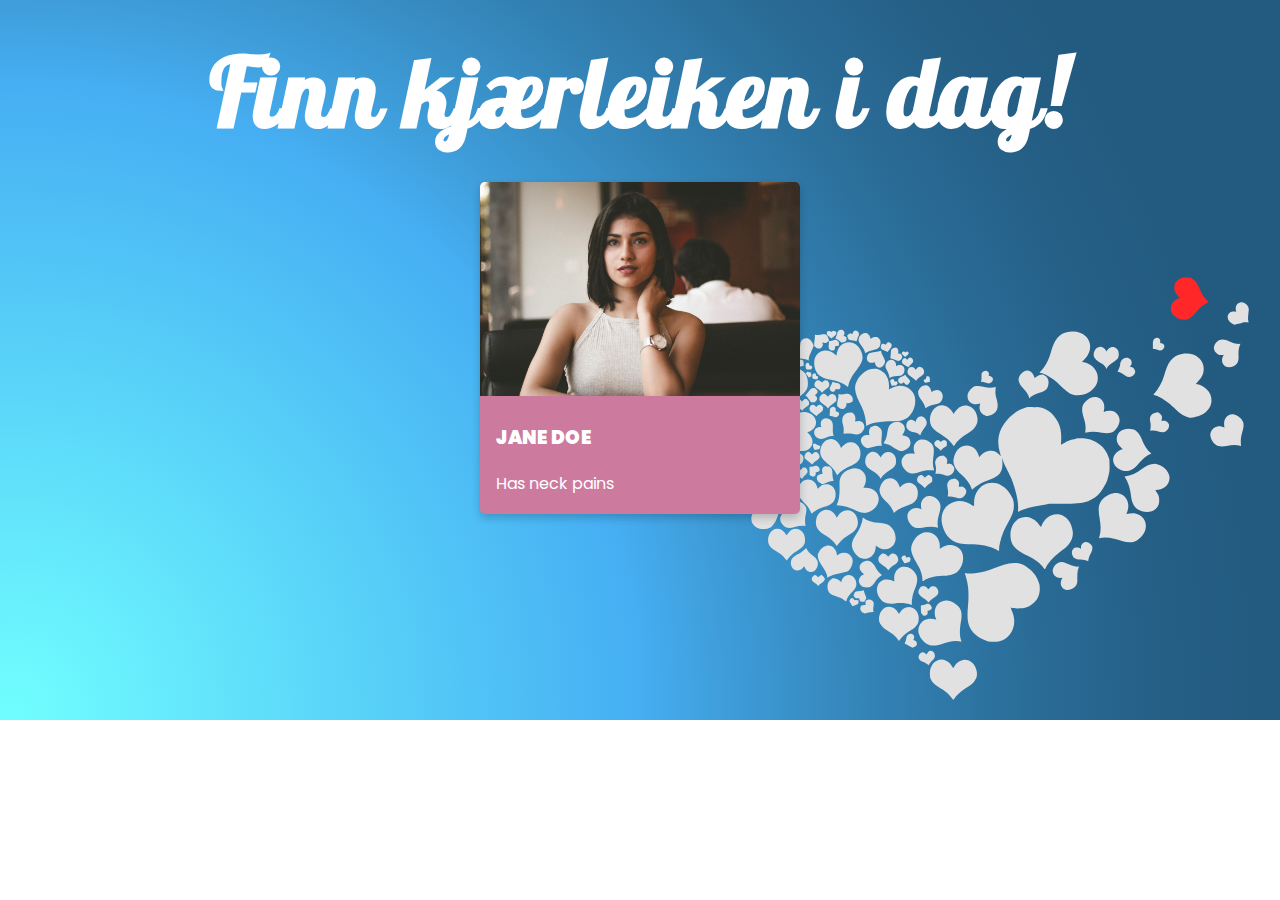
==== dating-index.html @ 6ee88c48 "Merge remote-tracking branch 'origin/main'" ====
<!DOCTYPE html>
<html lang="en">
  <head>
    <meta charset="UTF-8" />
    <meta name="viewport" content="width=device-width, initial-scale=1.0" />
    <meta name="author" content="Gruppe 8" />
    <meta name="description" content="Finn kjærleiken i dag!" />
    <link rel="preconnect" href="https://fonts.googleapis.com" />
    <link rel="preconnect" href="https://fonts.gstatic.com" crossorigin />
    <link
      href="https://fonts.googleapis.com/css2?family=Lobster&family=Poppins:wght@400;700&display=swap"
      rel="stylesheet"
    />
    <link rel="preconnect" href="https://fonts.googleapis.com" />
    <link rel="preconnect" href="https://fonts.gstatic.com" crossorigin />
    <link
      href="https://fonts.googleapis.com/css2?family=Lobster&family=Poppins:wght@400;700&display=swap"
      rel="stylesheet"
    />
    <link rel="stylesheet" href="css/dating-style.css" />
    <title>Document</title>
  </head>
  <body>
    <header>
      <h1>Finn kjærleiken i dag!</h1>
    </header>
    <main>
      <!-- Cards -->

      <!-- Commenting out the male card:

      <div class="card male-card">
        <img src="assets/male-1.jpg" alt="Avatar" style="width: 100%" />
        <div class="container">
          <h4><b>John Doe</b></h4>
          <p>Architect & Engineer</p>
        </div>
      </div>
      -->

      <div class="card female-card">
        <img src="assets/female-1.jpg" alt="Avatar" style="width: 100%" />
        <div class="container">
          <h3><b>Jane Doe</b></h3>
          <p>Has neck pains</p>
        </div>
      </div>
    </main>

    <footer>
    </footer>

    <script>
    </script>
  </body>
</html>
---- css/dating-style.css ----
/* Color palette

Dark blue (footer, etc)          #131B28
Red (h1-h6, etc)                 #e75a7c
Ivory (background, text, etc)    #f2f5ea
Sage                             #bbc7a4
Timberwolf (header)              #d6dbd2
*/

body {
  background: url(../assets/hearts-vector.svg) no-repeat;
  background-size: cover;
  margin: 0;
  display: flex;
  flex-direction: column;
  font-family: "Poppins", sans-serif;
  color:#ffffff;
}

h1 {
  font-family: "Lobster", sans-serif;
  font-size: 6rem;
  margin: 3rem 0;
  line-height: 90%;
  letter-spacing: 0.1rem;
  color: #ffffff;
}

h2,
h3,
h4 {
  text-transform: uppercase;
}

header {
  text-align: center;
}

.card {
  /* Add shadows to create the "card" effect */
  box-shadow: 0 4px 8px 0 rgba(0, 0, 0, 0.2);
  transition: 0.3s;
  height: 40%;
  width: 25%;
  margin: auto;
  border-radius: 5px;
}

.male-card {
  background-color: #d981a9;
}

.female-card {
  background-color: #cc7b9f;
}

.card:hover {
  box-shadow: 0 8px 16px 0 rgba(0, 0, 0, 0.3);
}

.container {
  padding: 2px 16px;
}

/* Rounded corners on top */
img {
  border-radius: 5px 5px 0px 0px;
}
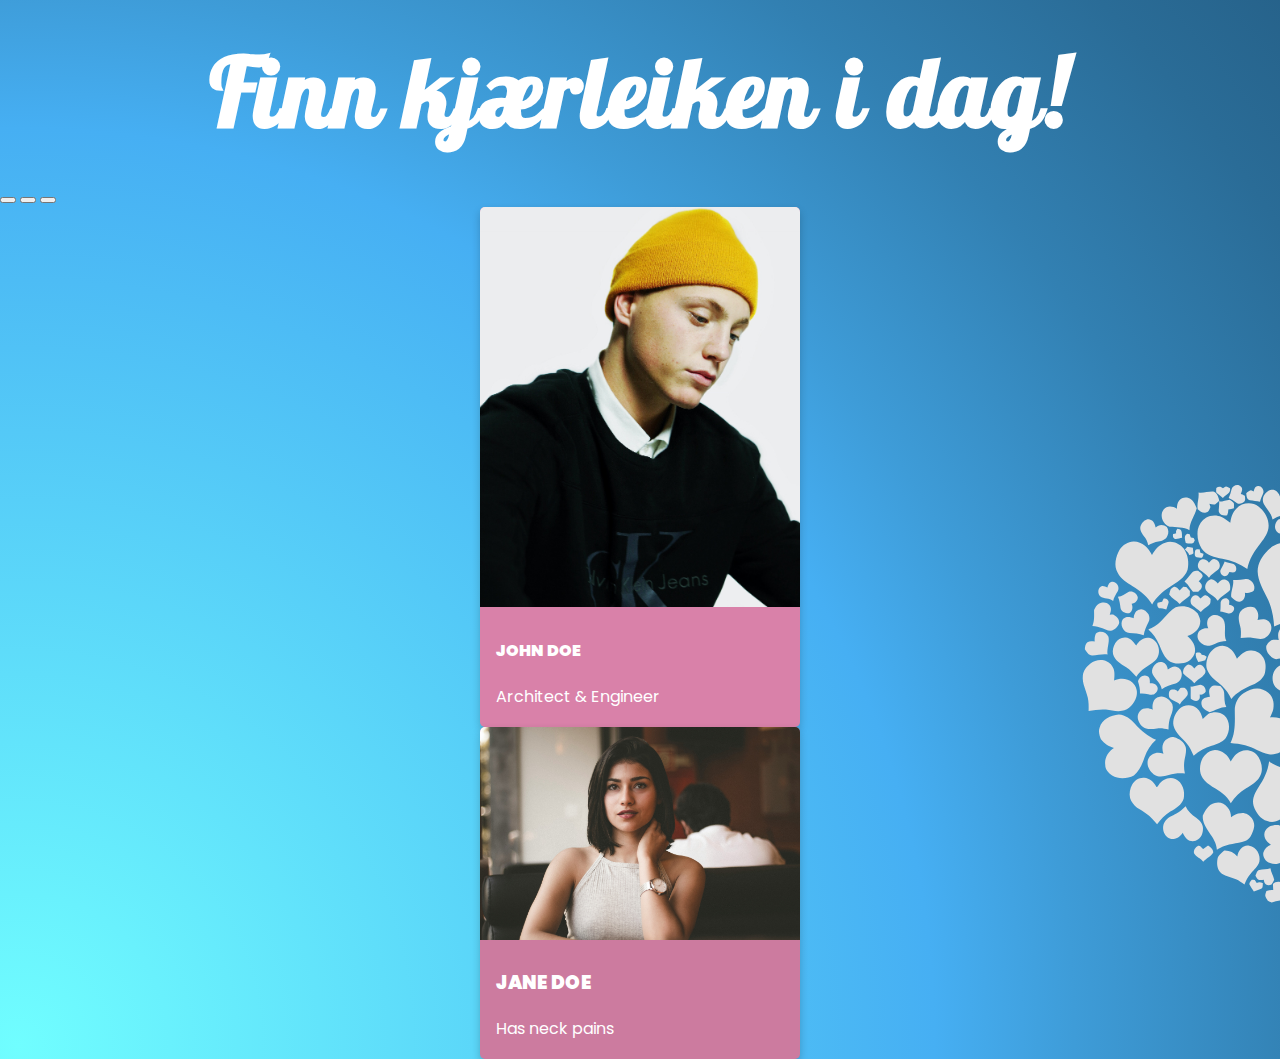
==== commit 1cbb25c5: "Startet litt på dating appen" ====
--- a/dating-index.html
+++ b/dating-index.html
@@ -11,24 +11,22 @@
       href="https://fonts.googleapis.com/css2?family=Lobster&family=Poppins:wght@400;700&display=swap"
       rel="stylesheet"
     />
-    <link rel="preconnect" href="https://fonts.googleapis.com" />
-    <link rel="preconnect" href="https://fonts.gstatic.com" crossorigin />
-    <link
-      href="https://fonts.googleapis.com/css2?family=Lobster&family=Poppins:wght@400;700&display=swap"
-      rel="stylesheet"
-    />
     <link rel="stylesheet" href="css/dating-style.css" />
-    <title>Document</title>
+    <title>Dating-side</title>
   </head>
   <body>
     <header>
       <h1>Finn kjærleiken i dag!</h1>
     </header>
     <main>
-      <!-- Cards -->
-
-      <!-- Commenting out the male card:
-
+   <div id="score">
+   </div>
+   <div>
+   <button id="womenBtn"></button>
+   <button id="menBtn"></button>
+<button id="bothBtn"></button>
+</div>
+<div class="card-section">
       <div class="card male-card">
         <img src="assets/male-1.jpg" alt="Avatar" style="width: 100%" />
         <div class="container">
@@ -36,7 +34,7 @@
           <p>Architect & Engineer</p>
         </div>
       </div>
-      -->
+    
 
       <div class="card female-card">
         <img src="assets/female-1.jpg" alt="Avatar" style="width: 100%" />
@@ -45,12 +43,10 @@
           <p>Has neck pains</p>
         </div>
       </div>
+    </div>
     </main>
+    <footer></footer>
 
-    <footer>
-    </footer>
-
-    <script>
-    </script>
+    <script src="scripts/dating.js"></script>
   </body>
 </html>
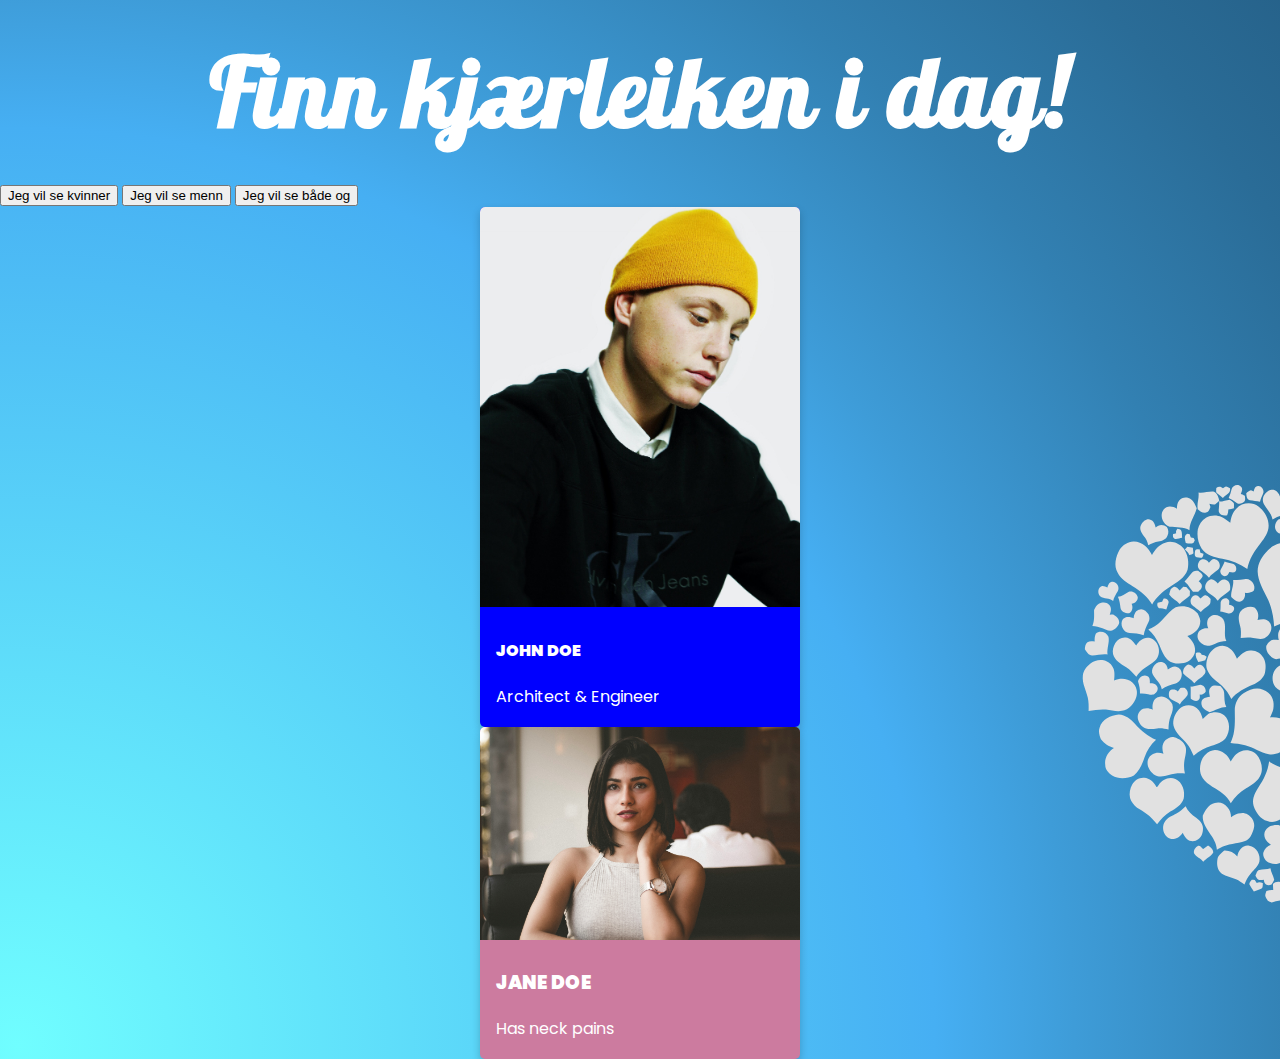
==== commit 22cadccc: "Laget innledende sorterings-rutiner" ====
--- a/dating-index.html
+++ b/dating-index.html
@@ -1,52 +1,61 @@
 <!DOCTYPE html>
 <html lang="en">
-  <head>
-    <meta charset="UTF-8" />
-    <meta name="viewport" content="width=device-width, initial-scale=1.0" />
-    <meta name="author" content="Gruppe 8" />
-    <meta name="description" content="Finn kjærleiken i dag!" />
-    <link rel="preconnect" href="https://fonts.googleapis.com" />
-    <link rel="preconnect" href="https://fonts.gstatic.com" crossorigin />
-    <link
-      href="https://fonts.googleapis.com/css2?family=Lobster&family=Poppins:wght@400;700&display=swap"
-      rel="stylesheet"
-    />
-    <link rel="stylesheet" href="css/dating-style.css" />
-    <title>Dating-side</title>
-  </head>
-  <body>
-    <header>
-      <h1>Finn kjærleiken i dag!</h1>
-    </header>
-    <main>
-   <div id="score">
-   </div>
-   <div>
-   <button id="womenBtn"></button>
-   <button id="menBtn"></button>
-<button id="bothBtn"></button>
-</div>
-<div class="card-section">
-      <div class="card male-card">
-        <img src="assets/male-1.jpg" alt="Avatar" style="width: 100%" />
-        <div class="container">
-          <h4><b>John Doe</b></h4>
-          <p>Architect & Engineer</p>
-        </div>
-      </div>
-    
+    <head>
+        <meta charset="UTF-8" />
+        <meta name="viewport" content="width=device-width, initial-scale=1.0" />
+        <meta name="author" content="Gruppe 8" />
+        <meta name="description" content="Finn kjærleiken i dag!" />
+        <link rel="preconnect" href="https://fonts.googleapis.com" />
+        <link rel="preconnect" href="https://fonts.gstatic.com" crossorigin />
+        <link
+            href="https://fonts.googleapis.com/css2?family=Lobster&family=Poppins:wght@400;700&display=swap"
+            rel="stylesheet"
+        />
+        <link rel="stylesheet" href="css/dating-style.css" />
+        <title>Dating-side</title>
+    </head>
+    <body>
+        <header>
+            <h1>Finn kjærleiken i dag!</h1>
+        </header>
+        <main>
+            <div id="score"></div>
+            <div>
+                <button class="gender-btn" id="womenBtn">
+                    Jeg vil se kvinner
+                </button>
+                <button class="gender-btn" id="menBtn">Jeg vil se menn</button>
+                <button class="gender-btn" id="bothBtn">
+                    Jeg vil se både og
+                </button>
+            </div>
+            <div class="card-section">
+                <div class="card male-card">
+                    <img
+                        src="assets/male-1.jpg"
+                        alt="Avatar"
+                        style="width: 100%"
+                    />
+                    <div class="container">
+                        <h4><b>John Doe</b></h4>
+                        <p>Architect & Engineer</p>
+                    </div>
+                </div>
 
-      <div class="card female-card">
-        <img src="assets/female-1.jpg" alt="Avatar" style="width: 100%" />
-        <div class="container">
-          <h3><b>Jane Doe</b></h3>
-          <p>Has neck pains</p>
-        </div>
-      </div>
-    </div>
-    </main>
-    <footer></footer>
+                <div class="card female-card">
+                    <img
+                        src="assets/female-1.jpg"
+                        alt="Avatar"
+                        style="width: 100%"
+                    />
+                    <div class="container">
+                        <h3><b>Jane Doe</b></h3>
+                        <p>Has neck pains</p>
+                    </div>
+                </div>
+            </div>
+        </main>
 
-    <script src="scripts/dating.js"></script>
-  </body>
+        <script src="scripts/dating.js"></script>
+    </body>
 </html>
--- a/css/dating-style.css
+++ b/css/dating-style.css
@@ -8,61 +8,62 @@
 */
 
 body {
-  background: url(../assets/hearts-vector.svg) no-repeat;
-  background-size: cover;
-  margin: 0;
-  display: flex;
-  flex-direction: column;
-  font-family: "Poppins", sans-serif;
-  color:#ffffff;
+    background: url(../assets/hearts-vector.svg) no-repeat;
+    background-size: cover;
+    margin: 0;
+    display: flex;
+    flex-direction: column;
+    font-family: "Poppins", sans-serif;
+    color: #ffffff;
 }
 
 h1 {
-  font-family: "Lobster", sans-serif;
-  font-size: 6rem;
-  margin: 3rem 0;
-  line-height: 90%;
-  letter-spacing: 0.1rem;
-  color: #ffffff;
+    font-family: "Lobster", sans-serif;
+    font-size: 6rem;
+    margin: 3rem 0;
+    line-height: 90%;
+    letter-spacing: 0.1rem;
+    color: #ffffff;
 }
 
 h2,
 h3,
 h4 {
-  text-transform: uppercase;
+    text-transform: uppercase;
 }
 
 header {
-  text-align: center;
+    text-align: center;
 }
-
+.gender-btn {
+}
 .card {
-  /* Add shadows to create the "card" effect */
-  box-shadow: 0 4px 8px 0 rgba(0, 0, 0, 0.2);
-  transition: 0.3s;
-  height: 40%;
-  width: 25%;
-  margin: auto;
-  border-radius: 5px;
+    /* Add shadows to create the "card" effect */
+    box-shadow: 0 4px 8px 0 rgba(0, 0, 0, 0.2);
+    transition: 0.3s;
+    height: 40%;
+    width: 25%;
+    margin: auto;
+    border-radius: 5px;
 }
 
 .male-card {
-  background-color: #d981a9;
+    background-color: blue;
 }
 
 .female-card {
-  background-color: #cc7b9f;
+    background-color: #cc7b9f;
 }
 
 .card:hover {
-  box-shadow: 0 8px 16px 0 rgba(0, 0, 0, 0.3);
+    box-shadow: 0 8px 16px 0 rgba(0, 0, 0, 0.3);
 }
 
 .container {
-  padding: 2px 16px;
+    padding: 2px 16px;
 }
 
 /* Rounded corners on top */
 img {
-  border-radius: 5px 5px 0px 0px;
+    border-radius: 5px 5px 0px 0px;
 }
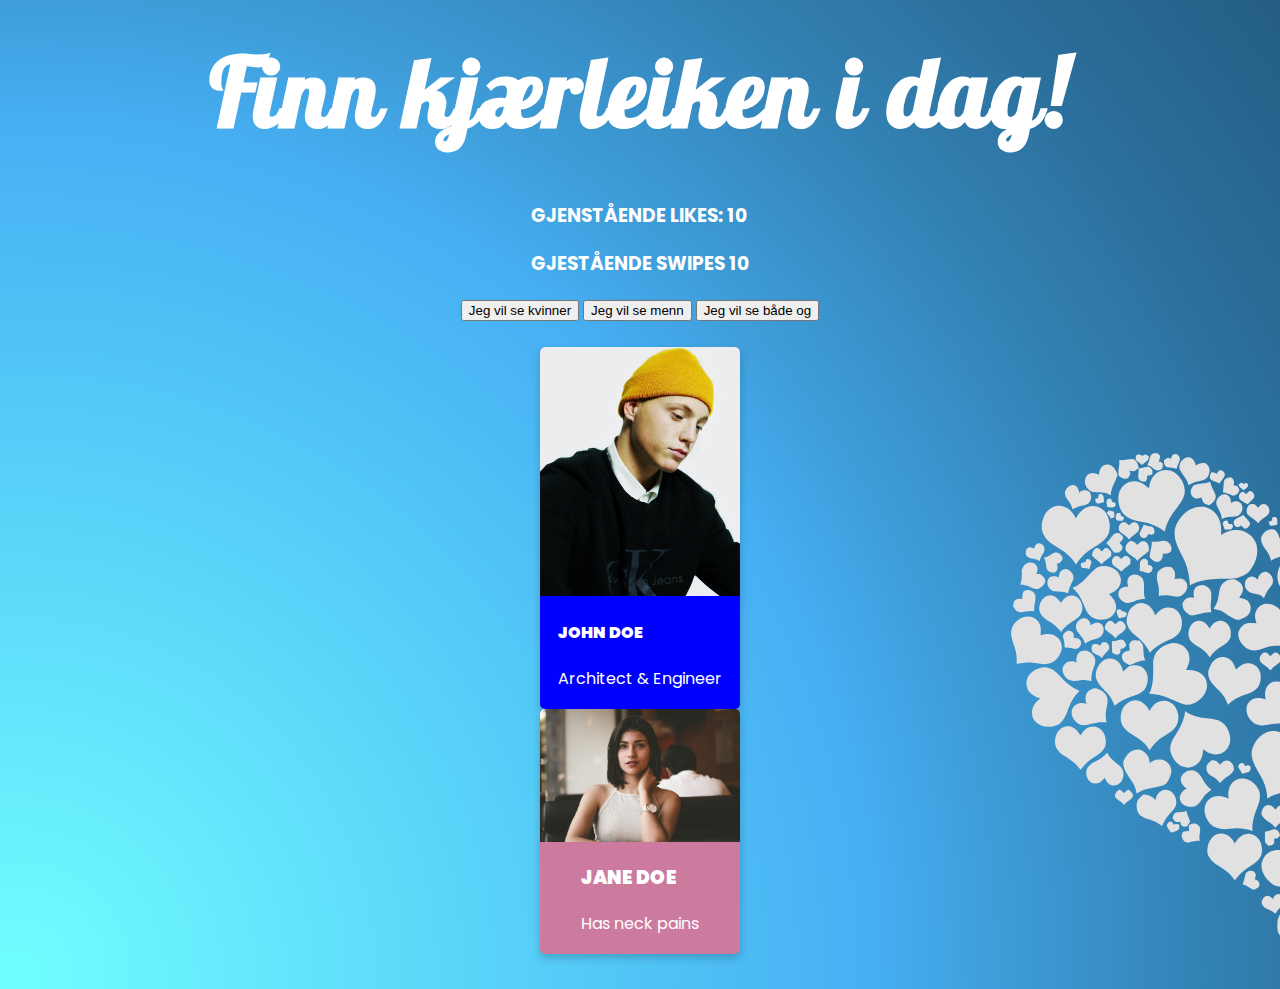
==== commit af6db7b1: "Endret presentasjonen av sweipe-kortet" ====
--- a/dating-index.html
+++ b/dating-index.html
@@ -20,7 +20,7 @@
         </header>
         <main>
             <div id="score"></div>
-            <div>
+            <div class="gender-btns">
                 <button class="gender-btn" id="womenBtn">
                     Jeg vil se kvinner
                 </button>
@@ -54,6 +54,9 @@
                     </div>
                 </div>
             </div>
+            <div class="liked-profiles-container">
+                <h3>Her vises likte profiler</h3>
+            </div>
         </main>
 
         <script src="scripts/dating.js"></script>
--- a/css/dating-style.css
+++ b/css/dating-style.css
@@ -15,6 +15,14 @@
     flex-direction: column;
     font-family: "Poppins", sans-serif;
     color: #ffffff;
+    justify-content: center;
+    align-items: center;
+}
+main {
+    display: flex;
+    flex-direction: column;
+    justify-content: center;
+    align-items: center;
 }
 
 h1 {
@@ -40,9 +48,12 @@
 .card {
     /* Add shadows to create the "card" effect */
     box-shadow: 0 4px 8px 0 rgba(0, 0, 0, 0.2);
+    display: flex;
+    flex-direction: column;
+    align-items: center;
     transition: 0.3s;
     height: 40%;
-    width: 25%;
+    width: 200px;
     margin: auto;
     border-radius: 5px;
 }
@@ -54,8 +65,11 @@
 .female-card {
     background-color: #cc7b9f;
 }
-
-.card:hover {
+.gender-btns {
+    margin-bottom: 25px;
+}
+.card:hover,
+.liked-card:hover {
     box-shadow: 0 8px 16px 0 rgba(0, 0, 0, 0.3);
 }
 
@@ -67,3 +81,26 @@
 img {
     border-radius: 5px 5px 0px 0px;
 }
+.liked-profiles-container {
+    display: flex;
+    flex-wrap: wrap;
+    justify-content: space-between;
+    justify-content: center;
+    align-items: center;
+    margin-top: 25px;
+    padding: 5px;
+    width: 1500px;
+}
+.liked-card {
+    display: flex;
+    flex-direction: column;
+    background-color: rgb(87, 87, 87, 0.4);
+    width: 270px;
+    display: flex;
+    justify-content: space-around;
+    border-radius: 5px;
+    padding: 4px;
+    margin: 10px;
+}
+.infoDiv {
+}
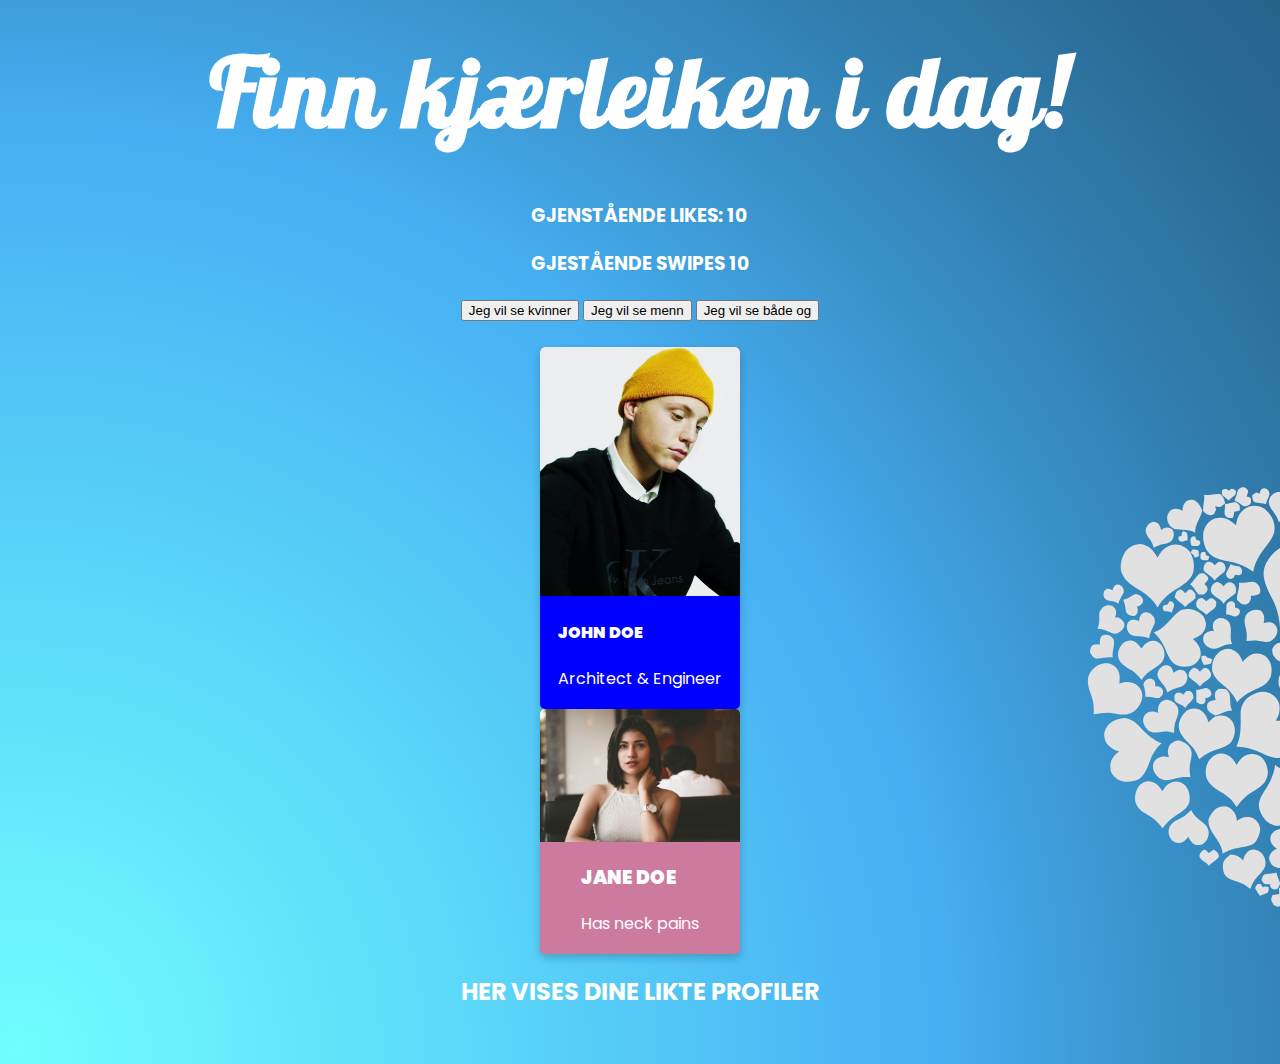
==== commit 2af75a9f: "Edit typo" ====
--- a/dating-index.html
+++ b/dating-index.html
@@ -54,9 +54,8 @@
                     </div>
                 </div>
             </div>
-            <div class="liked-profiles-container">
-                <h3>Her vises likte profiler</h3>
-            </div>
+            <div><h2>Her vises dine likte profiler</h2></div>
+            <div class="liked-profiles-container"></div>
         </main>
 
         <script src="scripts/dating.js"></script>
